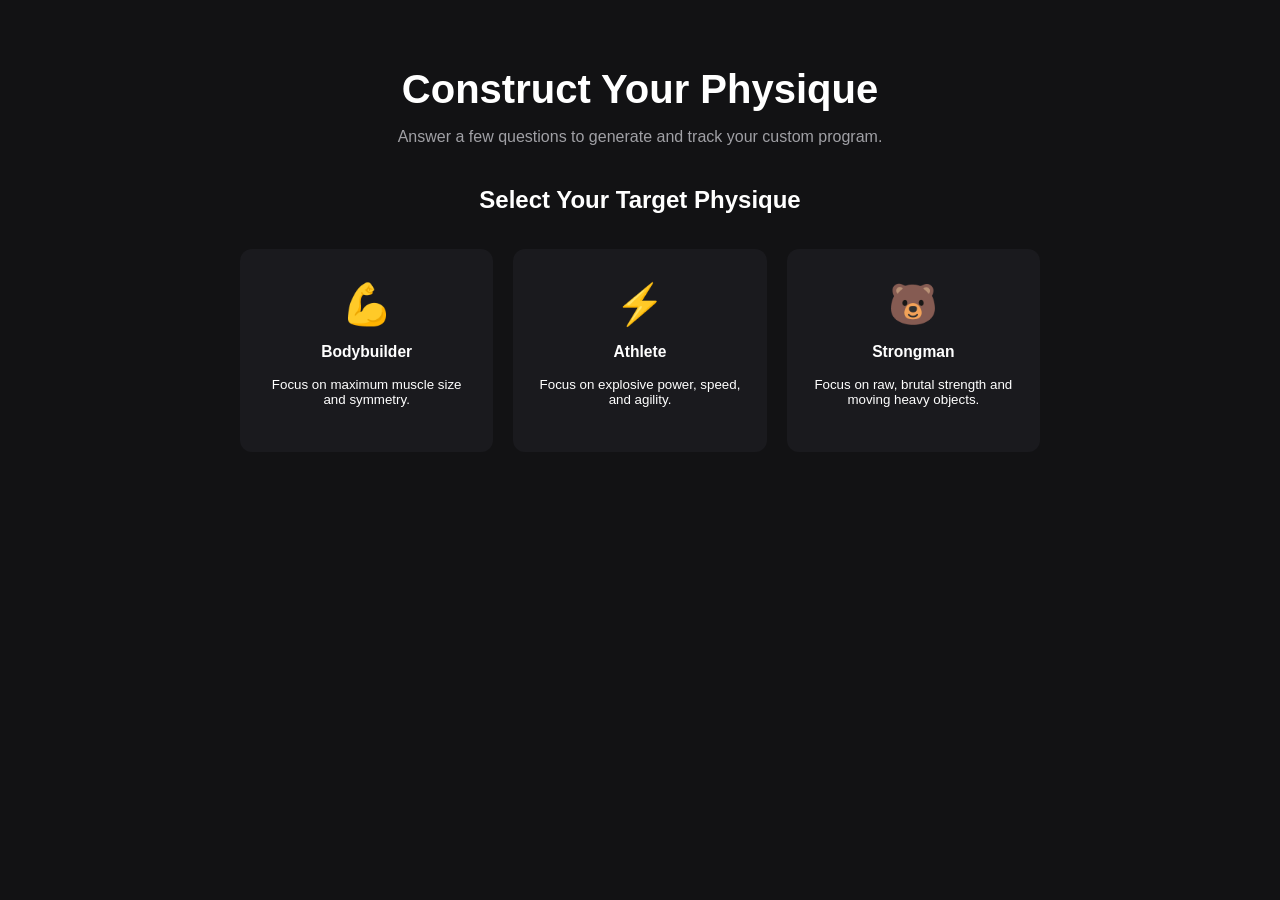
==== index.html @ 61456787 "Removed obsolete database setup scripts" ====
<!DOCTYPE html>
<html lang="en">
<head>
    <meta charset="UTF-8">
    <meta name="viewport" content="width=device-width, initial-scale=1.0">
    <title>Fitness Tracker</title>
    <link rel="stylesheet" href="style.css">
</head>
<body>

    <div class="app-container">
        <h1>Construct Your Physique</h1>
        <p class="subtitle">Answer a few questions to generate and track your custom program.</p>

        <div id="step-1" class="step-section active">
            <h2>Select Your Target Physique</h2>
            <div class="grid-3">
                <button class="card-btn" onclick="selectPhysique('bodybuilder')">
                    <span class="emoji">💪</span>
                    <h3>Bodybuilder</h3>
                    <p>Focus on maximum muscle size and symmetry.</p>
                </button>
                <button class="card-btn" onclick="selectPhysique('athlete')">
                    <span class="emoji">⚡</span>
                    <h3>Athlete</h3>
                    <p>Focus on explosive power, speed, and agility.</p>
                </button>
                <button class="card-btn" onclick="selectPhysique('strongman')">
                    <span class="emoji">🐻</span>
                    <h3>Strongman</h3>
                    <p>Focus on raw, brutal strength and moving heavy objects.</p>
                </button>
            </div>
        </div>

        <div id="step-2" class="step-section">
            <h2>What equipment do you have?</h2>
            <div class="grid-3">
                <button class="card-btn" onclick="selectEquipment('full_gym')">
                    <span class="emoji">🏋️‍♂️</span>
                    <h3>Full Gym</h3>
                    <p>Access to barbells, dumbbells, cables, and machines.</p>
                </button>
                <button class="card-btn" onclick="selectEquipment('dumbbells_only')">
                    <span class="emoji">💪</span>
                    <h3>Dumbbells Only</h3>
                    <p>Perfect for a minimalist home gym setup.</p>
                </button>
                <button class="card-btn" onclick="selectEquipment('bodyweight_only')">
                    <span class="emoji">🤸‍♂️</span>
                    <h3>Bodyweight</h3>
                    <p>No equipment required. Calisthenics focus.</p>
                </button>
            </div>
        </div>

        <div id="step-3" class="step-section">
            <h2>Training Schedule & Duration</h2>

            <div class="input-group">
                <label for="days">How many days a week?</label>
                <select id="days">
                    <option value="3">3 Days</option>
                    <option value="4" selected>4 Days</option>
                    <option value="5">5 Days</option>
                </select>
            </div>

            <div class="input-group">
                <label for="duration">Workout Duration</label>
                <select id="duration">
                    <option value="30">30 Minutes</option>
                    <option value="60" selected>60 Minutes</option>
                    <option value="90">90 Minutes</option>
                </select>
            </div>

            <button class="submit-btn" onclick="generateWorkout()">Generate Tracker Dashboard ✨</button>
        </div>

        <div id="step-4" class="step-section">
            <h2>Track Your Session</h2>
            <p class="subtitle">Customize your exercises, enter your weights, and log your reps.</p>

            <div id="tracker-container"></div>

            <div class="action-row">
                <button class="submit-btn" onclick="saveActiveLog()">Save & Log Workout 💾</button>
                <button class="reset-btn" onclick="resetApp()">Exit Workout 🔄</button>
            </div>
        </div>

    </div>

    <script src="app.js"></script>
</body>
</html>
---- style.css ----
/* --- UNIVERSAL DESIGN TOKENS --- */
:root {
    --bg-color: #121214;
    --card-bg: #1a1a1e;
    --accent-color: #00ff87;
    --text-color: #ffffff;
    --text-secondary: #a0a0a5;
}

body {
    background-color: var(--bg-color);
    color: var(--text-color);
    font-family: 'Segoe UI', Tahoma, Geneva, Verdana, sans-serif;
    margin: 0;
    padding: 40px 20px;
    display: flex;
    justify-content: center;
}

.app-container {
    max-width: 800px;
    width: 100%;
    text-align: center;
}

h1 {
    font-size: 2.5rem;
    margin-bottom: 5px;
}

.subtitle {
    color: var(--text-secondary);
    margin-bottom: 40px;
}

/* --- MULTI-STEP WIZARD SCREENS --- */
.step-section {
    display: none; /* Hidden by default */
    animation: fadeIn 0.4s ease-in-out forwards;
}

.step-section.active {
    display: block; /* Displayed when assigned by JavaScript */
}

/* --- GRID CARDS (STEPS 1 & 2) --- */
.grid-3 {
    display: grid;
    grid-template-columns: repeat(auto-fit, minmax(220px, 1fr));
    gap: 20px;
    margin-top: 35px;
}

.card-btn {
    background-color: var(--card-bg);
    border: 2px solid transparent;
    border-radius: 12px;
    padding: 30px 20px;
    color: var(--text-color);
    cursor: pointer;
    transition: all 0.25s ease-in-out;
    text-align: center;
}

.card-btn:hover {
    transform: translateY(-5px);
    border-color: var(--accent-color);
    box-shadow: 0 10px 20px rgba(0, 255, 135, 0.1);
}

.emoji {
    font-size: 2.5rem;
    display: block;
    margin-bottom: 10px;
}

/* --- DROP-DOWN FORM FIELDS (STEP 3) --- */
.input-group {
    margin: 25px auto;
    max-width: 300px;
    text-align: left;
}

label {
    display: block;
    margin-bottom: 8px;
    color: var(--text-secondary);
}

select {
    width: 100%;
    padding: 12px;
    background: var(--card-bg);
    color: white;
    border: 1px solid #333;
    border-radius: 6px;
    font-size: 1rem;
}

/* --- INTERACTIVE TRACKER DASHBOARD (STEP 4) --- */
.exercise-card {
    background: var(--card-bg);
    border-radius: 12px;
    padding: 20px;
    margin-bottom: 25px;
    text-align: left;
    border: 1px solid #2a2a30;
}

.exercise-header {
    display: flex;
    justify-content: space-between;
    align-items: center;
    border-bottom: 1px solid #2a2a30;
    padding-bottom: 12px;
    margin-bottom: 15px;
}

.exercise-header h3 {
    margin: 0;
    display: flex;
    align-items: center;
    gap: 10px;
}

.tag {
    background: #333;
    font-size: 0.75rem;
    padding: 4px 8px;
    border-radius: 4px;
    color: var(--accent-color);
}

.swap-select {
    background: #121214;
    color: var(--text-secondary);
    border: 1px solid #333;
    padding: 6px 12px;
    border-radius: 6px;
    cursor: pointer;
}

.swap-select:focus {
    border-color: var(--accent-color);
    outline: none;
}

.set-row {
    display: grid;
    grid-template-columns: 80px 1fr 1fr 50px;
    align-items: center;
    gap: 15px;
    margin-bottom: 10px;
}

.set-num {
    color: var(--text-secondary);
    font-weight: 500;
}

.tracker-input {
    background: #121214;
    border: 1px solid #333;
    color: white;
    padding: 8px;
    border-radius: 6px;
    width: 80%;
    font-size: 0.95rem;
}

.tracker-input:focus {
    border-color: var(--accent-color);
    outline: none;
}

/* --- CUSTOM INTERACTIVE CHECKBOXES --- */
.check-container {
    position: relative;
    cursor: pointer;
    display: block;
    height: 24px;
    width: 24px;
}

.check-container input {
    opacity: 0;
    width: 0;
    height: 0;
}

.checkmark {
    position: absolute;
    top: 0;
    left: 0;
    height: 24px;
    width: 24px;
    background-color: #2a2a30;
    border-radius: 6px;
    transition: 0.2s;
}

.check-container input:checked ~ .checkmark {
    background-color: var(--accent-color);
}

.checkmark:after {
    content: "";
    position: absolute;
    display: none;
}

.check-container input:checked ~ .checkmark:after {
    display: block;
}

.check-container .checkmark:after {
    left: 9px;
    top: 5px;
    width: 5px;
    height: 10px;
    border: solid #000;
    border-width: 0 2px 2px 0;
    transform: rotate(45deg);
}

/* --- OVERHAULED NEON ACTION BUTTONS --- */
.action-row {
    display: flex;
    gap: 15px;
    justify-content: center;
    margin-top: 30px;
}

/* --- OVERHAULED GENERATE BUTTON (Landing Page Style) --- */
.submit-btn {
    background-color: var(--card-bg); /* Matches the dark charcoal landing cards */
    border: 2px solid #333; /* Clean, subtle border until hovered */
    border-radius: 12px; /* Smooth rounded corners like your cards */
    padding: 16px 35px;
    color: var(--text-color); /* Crisp white text */
    font-family: inherit;
    font-size: 1rem;
    font-weight: 600;
    cursor: pointer;
    margin-top: 30px;
    transition: all 0.25s ease-in-out; /* Silky smooth hover animation */
    display: inline-block;
}

/* Hover State */
.submit-btn:hover {
    transform: translateY(-5px); /* Elegant lifting action */
    border-color: var(--accent-color); /* Changes to the vibrant neon green */
    box-shadow: 0 10px 20px rgba(0, 255, 135, 0.15); /* Soft, premium green glow */
    color: var(--text-color);
}

/* Active click physical feedback */
.submit-btn:active {
    transform: translateY(-2px);
}

.reset-btn {
    background: transparent;
    color: var(--text-secondary);
    border: 2px solid #333;
    font-weight: 600;
    padding: 14px 38px;
    font-size: 1rem;
    border-radius: 30px;
    cursor: pointer;
    margin-top: 25px;
    transition: all 0.2s ease-in-out;
}

.reset-btn:hover {
    border-color: #ff4a4a;
    color: #ff4a4a;
    background: rgba(255, 74, 74, 0.05);
}

/* --- ANIMATION FEEDBACK --- */
@keyframes fadeIn {
    from { opacity: 0; transform: translateY(10px); }
    to { opacity: 1; transform: translateY(0); }
}
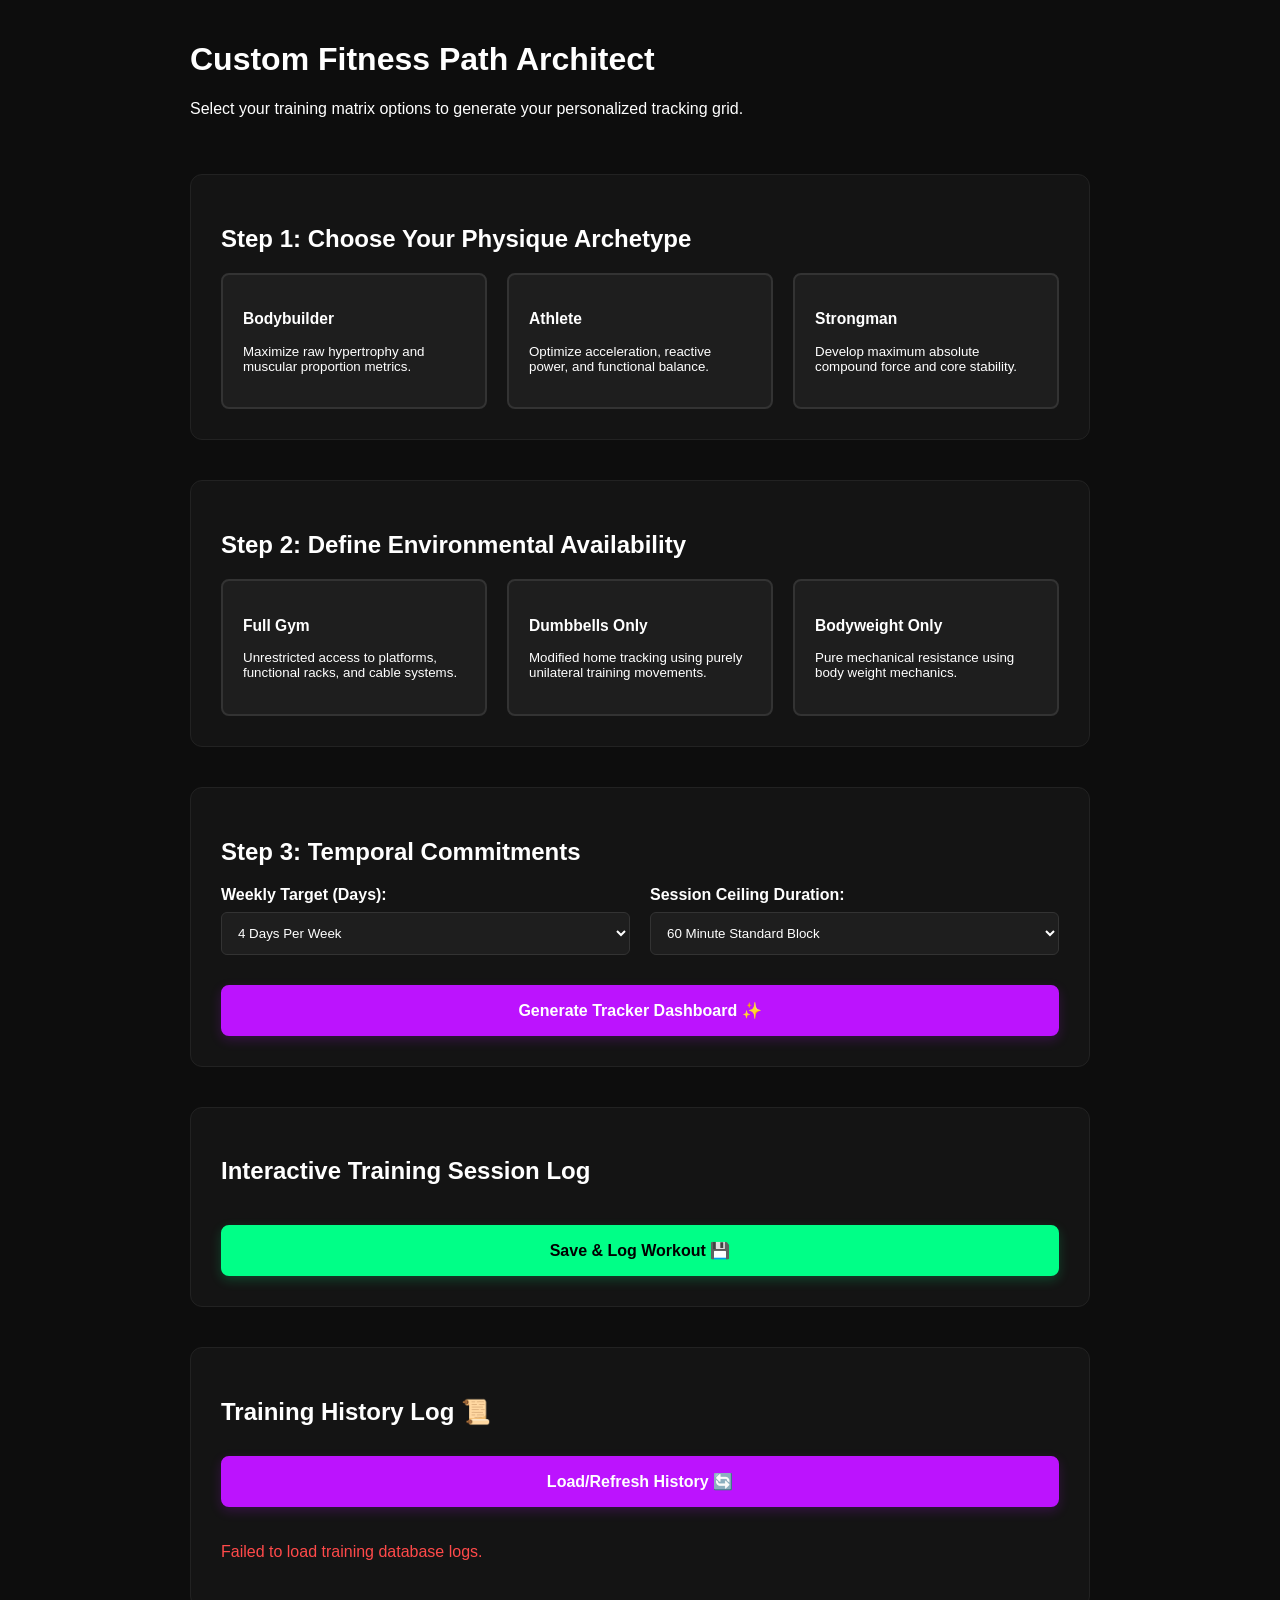
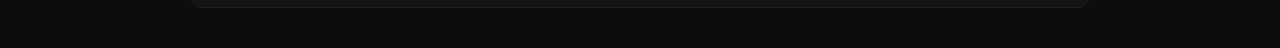
==== commit bae6fb7f: "Completely redesigned app" ====
--- a/index.html
+++ b/index.html
@@ -3,93 +3,112 @@
 <head>
     <meta charset="UTF-8">
     <meta name="viewport" content="width=device-width, initial-scale=1.0">
-    <title>Fitness Tracker</title>
+    <title>Dynamic Fitness Path Architect</title>
     <link rel="stylesheet" href="style.css">
+    <style>
+        /* Ensures containers stack down the page naturally */
+        body {
+            display: flex;
+            flex-direction: column;
+            align-items: center;
+            width: 100%;
+            margin: 0;
+            padding: 20px 0;
+            box-sizing: border-box;
+        }
+        .container {
+            width: 90%;
+            max-width: 900px;
+            margin: 20px auto !important;
+            display: block !important;
+            clear: both;
+        }
+        header {
+            width: 90%;
+            max-width: 900px;
+            text-align: left;
+            margin-bottom: 20px;
+        }
+    </style>
 </head>
-<body>
+<body onload="initializePage()">
 
-    <div class="app-container">
-        <h1>Construct Your Physique</h1>
-        <p class="subtitle">Answer a few questions to generate and track your custom program.</p>
+    <header>
+        <h1>Custom Fitness Path Architect</h1>
+        <p>Select your training matrix options to generate your personalized tracking grid.</p>
+    </header>
 
-        <div id="step-1" class="step-section active">
-            <h2>Select Your Target Physique</h2>
-            <div class="grid-3">
-                <button class="card-btn" onclick="selectPhysique('bodybuilder')">
-                    <span class="emoji">💪</span>
-                    <h3>Bodybuilder</h3>
-                    <p>Focus on maximum muscle size and symmetry.</p>
-                </button>
-                <button class="card-btn" onclick="selectPhysique('athlete')">
-                    <span class="emoji">⚡</span>
-                    <h3>Athlete</h3>
-                    <p>Focus on explosive power, speed, and agility.</p>
-                </button>
-                <button class="card-btn" onclick="selectPhysique('strongman')">
-                    <span class="emoji">🐻</span>
-                    <h3>Strongman</h3>
-                    <p>Focus on raw, brutal strength and moving heavy objects.</p>
-                </button>
+    <div class="container">
+        <h2>Step 1: Choose Your Physique Archetype</h2>
+        <div class="selection-grid">
+            <button class="card-btn" onclick="selectOption('physique', 'bodybuilder', this)">
+                <h3>Bodybuilder</h3>
+                <p>Maximize raw hypertrophy and muscular proportion metrics.</p>
+            </button>
+            <button class="card-btn" onclick="selectOption('physique', 'athlete', this)">
+                <h3>Athlete</h3>
+                <p>Optimize acceleration, reactive power, and functional balance.</p>
+            </button>
+            <button class="card-btn" onclick="selectOption('physique', 'strongman', this)">
+                <h3>Strongman</h3>
+                <p>Develop maximum absolute compound force and core stability.</p>
+            </button>
+        </div>
+    </div>
+
+    <div class="container">
+        <h2>Step 2: Define Environmental Availability</h2>
+        <div class="selection-grid">
+            <button class="card-btn" onclick="selectOption('equipment', 'Full Gym', this)">
+                <h3>Full Gym</h3>
+                <p>Unrestricted access to platforms, functional racks, and cable systems.</p>
+            </button>
+            <button class="card-btn" onclick="selectOption('equipment', 'Dumbbells Only', this)">
+                <h3>Dumbbells Only</h3>
+                <p>Modified home tracking using purely unilateral training movements.</p>
+            </button>
+            <button class="card-btn" onclick="selectOption('equipment', 'Bodyweight Only', this)">
+                <h3>Bodyweight Only</h3>
+                <p>Pure mechanical resistance using body weight mechanics.</p>
+            </button>
+        </div>
+    </div>
+
+    <div class="container">
+        <h2>Step 3: Temporal Commitments</h2>
+        <div style="display: flex; gap: 20px; flex-wrap: wrap; margin-bottom: 20px;">
+            <div style="flex: 1; min-width: 200px;">
+                <label for="input-days" style="display:block; margin-bottom:8px; font-weight:600;">Weekly Target (Days):</label>
+                <select id="input-days" style="width:100%; padding:12px; background:#1e1e1e; color:#fff; border:1px solid #333; border-radius:6px;">
+                    <option value="3">3 Days Per Week</option>
+                    <option value="4" selected>4 Days Per Week</option>
+                    <option value="5">5 Days Per Week</option>
+                </select>
+            </div>
+            <div style="flex: 1; min-width: 200px;">
+                <label for="input-duration" style="display:block; margin-bottom:8px; font-weight:600;">Session Ceiling Duration:</label>
+                <select id="input-duration" style="width:100%; padding:12px; background:#1e1e1e; color:#fff; border:1px solid #333; border-radius:6px;">
+                    <option value="30">30 Minute Express Block</option>
+                    <option value="60" selected>60 Minute Standard Block</option>
+                    <option value="90">90 Minute Extended Volume Block</option>
+                </select>
             </div>
         </div>
+        <button class="submit-btn" onclick="generateWorkout()">Generate Tracker Dashboard ✨</button>
+    </div>
 
-        <div id="step-2" class="step-section">
-            <h2>What equipment do you have?</h2>
-            <div class="grid-3">
-                <button class="card-btn" onclick="selectEquipment('full_gym')">
-                    <span class="emoji">🏋️‍♂️</span>
-                    <h3>Full Gym</h3>
-                    <p>Access to barbells, dumbbells, cables, and machines.</p>
-                </button>
-                <button class="card-btn" onclick="selectEquipment('dumbbells_only')">
-                    <span class="emoji">💪</span>
-                    <h3>Dumbbells Only</h3>
-                    <p>Perfect for a minimalist home gym setup.</p>
-                </button>
-                <button class="card-btn" onclick="selectEquipment('bodyweight_only')">
-                    <span class="emoji">🤸‍♂️</span>
-                    <h3>Bodyweight</h3>
-                    <p>No equipment required. Calisthenics focus.</p>
-                </button>
-            </div>
+    <div class="container" id="tracker-container" style="display: none;">
+        <h2>Interactive Training Session Log</h2>
+        <div id="exercise-cards-target"></div>
+        <button class="submit-btn" onclick="saveActiveLog()" style="margin-top: 20px; background-color: #00ff87 !important; color: #000 !important; border-color: #00ff87 !important;">Save & Log Workout 💾</button>
+    </div>
+
+    <div class="container" id="history-container">
+        <h2>Training History Log 📜</h2>
+        <button class="submit-btn" onclick="fetchWorkoutHistory()" style="margin-bottom: 20px;">Load/Refresh History 🔄</button>
+        <div id="history-log-target">
+            <p style="color: #888;">No history loaded yet. Click the button or save a session to view past logs!</p>
         </div>
-
-        <div id="step-3" class="step-section">
-            <h2>Training Schedule & Duration</h2>
-
-            <div class="input-group">
-                <label for="days">How many days a week?</label>
-                <select id="days">
-                    <option value="3">3 Days</option>
-                    <option value="4" selected>4 Days</option>
-                    <option value="5">5 Days</option>
-                </select>
-            </div>
-
-            <div class="input-group">
-                <label for="duration">Workout Duration</label>
-                <select id="duration">
-                    <option value="30">30 Minutes</option>
-                    <option value="60" selected>60 Minutes</option>
-                    <option value="90">90 Minutes</option>
-                </select>
-            </div>
-
-            <button class="submit-btn" onclick="generateWorkout()">Generate Tracker Dashboard ✨</button>
-        </div>
-
-        <div id="step-4" class="step-section">
-            <h2>Track Your Session</h2>
-            <p class="subtitle">Customize your exercises, enter your weights, and log your reps.</p>
-
-            <div id="tracker-container"></div>
-
-            <div class="action-row">
-                <button class="submit-btn" onclick="saveActiveLog()">Save & Log Workout 💾</button>
-                <button class="reset-btn" onclick="resetApp()">Exit Workout 🔄</button>
-            </div>
-        </div>
-
     </div>
 
     <script src="app.js"></script>
--- a/style.css
+++ b/style.css
@@ -1,286 +1,96 @@
-/* --- UNIVERSAL DESIGN TOKENS --- */
-:root {
-    --bg-color: #121214;
-    --card-bg: #1a1a1e;
-    --accent-color: #00ff87;
-    --text-color: #ffffff;
-    --text-secondary: #a0a0a5;
+/* --- CORE LAYOUT RESET --- */
+body {
+    background-color: #0d0d0d;
+    color: #ffffff;
+    font-family: 'Segoe UI', Tahoma, Geneva, Verdana, sans-serif;
+    margin: 0;
+    padding: 40px 0;
+
+    /* These properties guarantee elements stack vertically down the page */
+    display: flex !important;
+    flex-direction: column !important;
+    align-items: center !important;
+    min-height: 100vh;
+    box-sizing: border-box;
 }
 
-body {
-    background-color: var(--bg-color);
-    color: var(--text-color);
-    font-family: 'Segoe UI', Tahoma, Geneva, Verdana, sans-serif;
-    margin: 0;
-    padding: 40px 20px;
-    display: flex;
-    justify-content: center;
+/* --- CONTAINER BLOCKS --- */
+.container {
+    background: #141414;
+    border: 1px solid #222;
+    border-radius: 12px;
+    padding: 30px;
+    margin-bottom: 24px !important; /* Forces spacing between steps */
+    width: 90%;
+    max-width: 850px; /* Locks your boxes into a sharp, unified width */
+    box-sizing: border-box;
+    display: block !important; /* Blocks grid/flex column inheritance */
 }
 
-.app-container {
-    max-width: 800px;
-    width: 100%;
-    text-align: center;
+/* --- STEP 1 & 2 CARD GRIDS --- */
+.selection-grid {
+    display: grid;
+    grid-template-columns: repeat(auto-fit, minmax(240px, 1fr));
+    gap: 20px;
+    margin-top: 20px;
 }
 
-h1 {
-    font-size: 2.5rem;
-    margin-bottom: 5px;
+/* --- SLEEK SELECTION CARDS --- */
+.card-btn {
+    background: #1e1e1e;
+    border: 2px solid #333;
+    border-radius: 8px;
+    padding: 20px;
+    color: #fff;
+    cursor: pointer;
+    text-align: left;
+    transition: all 0.25s ease;
 }
 
-.subtitle {
-    color: var(--text-secondary);
-    margin-bottom: 40px;
+/* The sleek purple hover you want */
+.card-btn:hover {
+    border-color: #bc13fe;
+    box-shadow: 0 0 12px rgba(188, 19, 254, 0.2);
 }
 
-/* --- MULTI-STEP WIZARD SCREENS --- */
-.step-section {
-    display: none; /* Hidden by default */
-    animation: fadeIn 0.4s ease-in-out forwards;
+.card-btn.active {
+    border-color: #bc13fe;
+    background: rgba(188, 19, 254, 0.05);
 }
 
-.step-section.active {
-    display: block; /* Displayed when assigned by JavaScript */
+/* --- APP BUTTON STYLES --- */
+.submit-btn {
+    background: #bc13fe !important; /* Your signature vibrant purple */
+    color: #ffffff !important;
+    font-size: 1rem;
+    font-weight: 600;
+    padding: 14px 28px;
+    border: 2px solid #bc13fe !important;
+    border-radius: 8px;
+    cursor: pointer;
+    width: 100%; /* Spans across the container beautifully */
+    transition: all 0.25s ease-in-out;
+    box-shadow: 0 4px 12px rgba(188, 19, 254, 0.2);
+    margin-top: 10px;
 }
 
-/* --- GRID CARDS (STEPS 1 & 2) --- */
-.grid-3 {
-    display: grid;
-    grid-template-columns: repeat(auto-fit, minmax(220px, 1fr));
-    gap: 20px;
-    margin-top: 35px;
+.submit-btn:hover {
+    background: #a10fdb !important; /* Slightly deeper purple on hover */
+    border-color: #a10fdb !important;
+    box-shadow: 0 0 16px rgba(188, 19, 254, 0.4);
+    transform: translateY(-1px); /* Subtle premium lift effect */
 }
 
-.card-btn {
-    background-color: var(--card-bg);
-    border: 2px solid transparent;
-    border-radius: 12px;
-    padding: 30px 20px;
-    color: var(--text-color);
-    cursor: pointer;
-    transition: all 0.25s ease-in-out;
-    text-align: center;
+/* Specific styling override to make the final "Save Workout" button turn green */
+#tracker-container .submit-btn {
+    background: #00ff87 !important; /* Vibrant neon green */
+    color: #0d0d0d !important;      /* Dark text for high contrast readability */
+    border-color: #00ff87 !important;
+    box-shadow: 0 4px 12px rgba(0, 255, 135, 0.2);
 }
 
-.card-btn:hover {
-    transform: translateY(-5px);
-    border-color: var(--accent-color);
-    box-shadow: 0 10px 20px rgba(0, 255, 135, 0.1);
-}
-
-.emoji {
-    font-size: 2.5rem;
-    display: block;
-    margin-bottom: 10px;
-}
-
-/* --- DROP-DOWN FORM FIELDS (STEP 3) --- */
-.input-group {
-    margin: 25px auto;
-    max-width: 300px;
-    text-align: left;
-}
-
-label {
-    display: block;
-    margin-bottom: 8px;
-    color: var(--text-secondary);
-}
-
-select {
-    width: 100%;
-    padding: 12px;
-    background: var(--card-bg);
-    color: white;
-    border: 1px solid #333;
-    border-radius: 6px;
-    font-size: 1rem;
-}
-
-/* --- INTERACTIVE TRACKER DASHBOARD (STEP 4) --- */
-.exercise-card {
-    background: var(--card-bg);
-    border-radius: 12px;
-    padding: 20px;
-    margin-bottom: 25px;
-    text-align: left;
-    border: 1px solid #2a2a30;
-}
-
-.exercise-header {
-    display: flex;
-    justify-content: space-between;
-    align-items: center;
-    border-bottom: 1px solid #2a2a30;
-    padding-bottom: 12px;
-    margin-bottom: 15px;
-}
-
-.exercise-header h3 {
-    margin: 0;
-    display: flex;
-    align-items: center;
-    gap: 10px;
-}
-
-.tag {
-    background: #333;
-    font-size: 0.75rem;
-    padding: 4px 8px;
-    border-radius: 4px;
-    color: var(--accent-color);
-}
-
-.swap-select {
-    background: #121214;
-    color: var(--text-secondary);
-    border: 1px solid #333;
-    padding: 6px 12px;
-    border-radius: 6px;
-    cursor: pointer;
-}
-
-.swap-select:focus {
-    border-color: var(--accent-color);
-    outline: none;
-}
-
-.set-row {
-    display: grid;
-    grid-template-columns: 80px 1fr 1fr 50px;
-    align-items: center;
-    gap: 15px;
-    margin-bottom: 10px;
-}
-
-.set-num {
-    color: var(--text-secondary);
-    font-weight: 500;
-}
-
-.tracker-input {
-    background: #121214;
-    border: 1px solid #333;
-    color: white;
-    padding: 8px;
-    border-radius: 6px;
-    width: 80%;
-    font-size: 0.95rem;
-}
-
-.tracker-input:focus {
-    border-color: var(--accent-color);
-    outline: none;
-}
-
-/* --- CUSTOM INTERACTIVE CHECKBOXES --- */
-.check-container {
-    position: relative;
-    cursor: pointer;
-    display: block;
-    height: 24px;
-    width: 24px;
-}
-
-.check-container input {
-    opacity: 0;
-    width: 0;
-    height: 0;
-}
-
-.checkmark {
-    position: absolute;
-    top: 0;
-    left: 0;
-    height: 24px;
-    width: 24px;
-    background-color: #2a2a30;
-    border-radius: 6px;
-    transition: 0.2s;
-}
-
-.check-container input:checked ~ .checkmark {
-    background-color: var(--accent-color);
-}
-
-.checkmark:after {
-    content: "";
-    position: absolute;
-    display: none;
-}
-
-.check-container input:checked ~ .checkmark:after {
-    display: block;
-}
-
-.check-container .checkmark:after {
-    left: 9px;
-    top: 5px;
-    width: 5px;
-    height: 10px;
-    border: solid #000;
-    border-width: 0 2px 2px 0;
-    transform: rotate(45deg);
-}
-
-/* --- OVERHAULED NEON ACTION BUTTONS --- */
-.action-row {
-    display: flex;
-    gap: 15px;
-    justify-content: center;
-    margin-top: 30px;
-}
-
-/* --- OVERHAULED GENERATE BUTTON (Landing Page Style) --- */
-.submit-btn {
-    background-color: var(--card-bg); /* Matches the dark charcoal landing cards */
-    border: 2px solid #333; /* Clean, subtle border until hovered */
-    border-radius: 12px; /* Smooth rounded corners like your cards */
-    padding: 16px 35px;
-    color: var(--text-color); /* Crisp white text */
-    font-family: inherit;
-    font-size: 1rem;
-    font-weight: 600;
-    cursor: pointer;
-    margin-top: 30px;
-    transition: all 0.25s ease-in-out; /* Silky smooth hover animation */
-    display: inline-block;
-}
-
-/* Hover State */
-.submit-btn:hover {
-    transform: translateY(-5px); /* Elegant lifting action */
-    border-color: var(--accent-color); /* Changes to the vibrant neon green */
-    box-shadow: 0 10px 20px rgba(0, 255, 135, 0.15); /* Soft, premium green glow */
-    color: var(--text-color);
-}
-
-/* Active click physical feedback */
-.submit-btn:active {
-    transform: translateY(-2px);
-}
-
-.reset-btn {
-    background: transparent;
-    color: var(--text-secondary);
-    border: 2px solid #333;
-    font-weight: 600;
-    padding: 14px 38px;
-    font-size: 1rem;
-    border-radius: 30px;
-    cursor: pointer;
-    margin-top: 25px;
-    transition: all 0.2s ease-in-out;
-}
-
-.reset-btn:hover {
-    border-color: #ff4a4a;
-    color: #ff4a4a;
-    background: rgba(255, 74, 74, 0.05);
-}
-
-/* --- ANIMATION FEEDBACK --- */
-@keyframes fadeIn {
-    from { opacity: 0; transform: translateY(10px); }
-    to { opacity: 1; transform: translateY(0); }
+#tracker-container .submit-btn:hover {
+    background: #00e574 !important;
+    border-color: #00e574 !important;
+    box-shadow: 0 0 16px rgba(0, 255, 135, 0.4);
 }
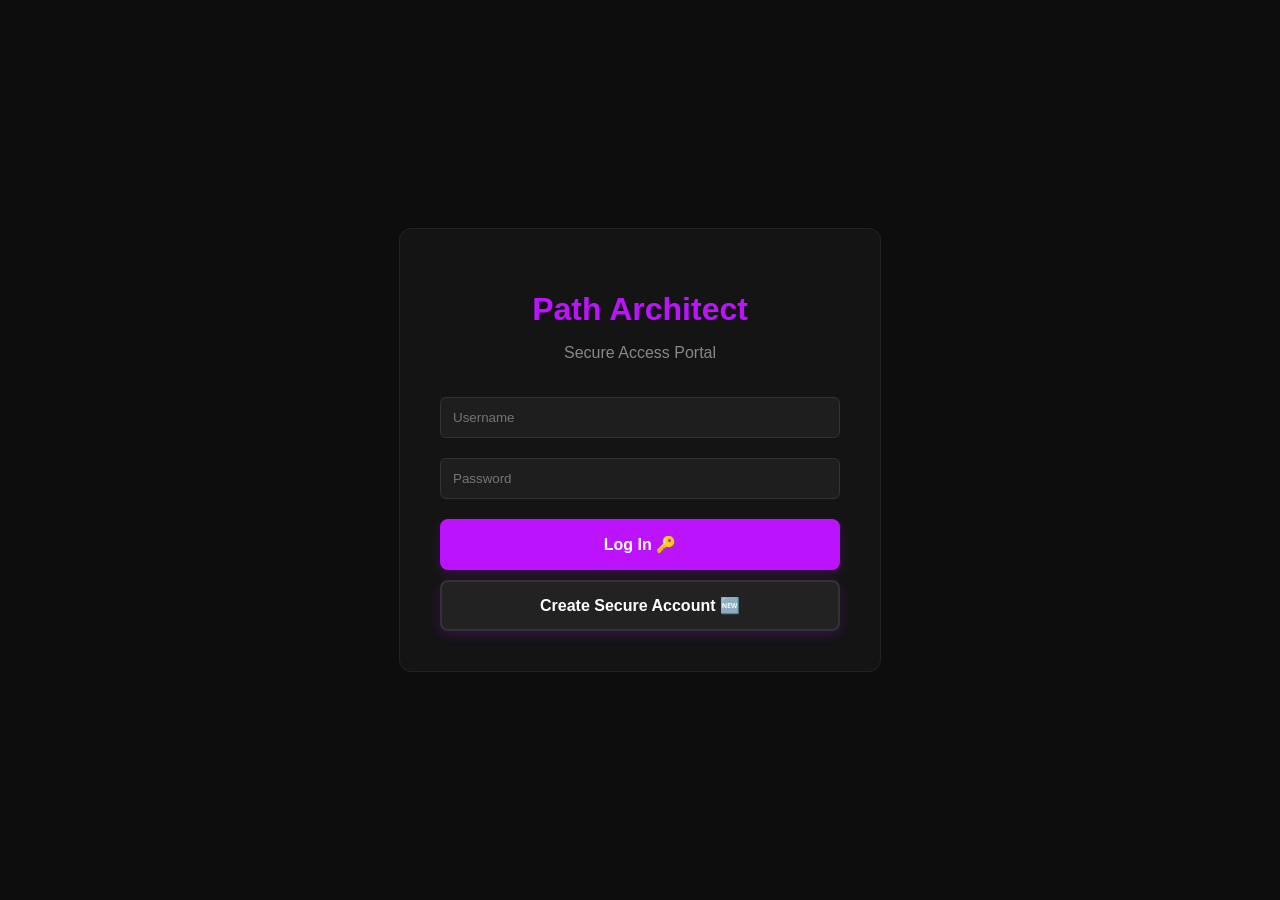
==== commit 52884a41: "Added login page, security, credential encryption" ====
--- a/index.html
+++ b/index.html
@@ -6,7 +6,6 @@
     <title>Dynamic Fitness Path Architect</title>
     <link rel="stylesheet" href="style.css">
     <style>
-        /* Ensures containers stack down the page naturally */
         body {
             display: flex;
             flex-direction: column;
@@ -29,86 +28,126 @@
             text-align: left;
             margin-bottom: 20px;
         }
+        /* Auth Screen Styling */
+        #auth-screen {
+            position: fixed;
+            top: 0; left: 0; width: 100%; height: 100%;
+            background: #0d0d0d; z-index: 9999;
+            display: flex; justify-content: center; align-items: center;
+        }
+        .auth-card {
+            background: #141414; border: 1px solid #222; border-radius: 12px;
+            padding: 40px; width: 100%; max-width: 400px; text-align: center;
+        }
+        .auth-input {
+            width: 100%; padding: 12px; margin: 10px 0; background: #1e1e1e;
+            color: #fff; border: 1px solid #333; border-radius: 6px; box-sizing: border-box;
+        }
     </style>
 </head>
-<body onload="initializePage()">
+<body>
 
-    <header>
-        <h1>Custom Fitness Path Architect</h1>
-        <p>Select your training matrix options to generate your personalized tracking grid.</p>
-    </header>
-
-    <div class="container">
-        <h2>Step 1: Choose Your Physique Archetype</h2>
-        <div class="selection-grid">
-            <button class="card-btn" onclick="selectOption('physique', 'bodybuilder', this)">
-                <h3>Bodybuilder</h3>
-                <p>Maximize raw hypertrophy and muscular proportion metrics.</p>
-            </button>
-            <button class="card-btn" onclick="selectOption('physique', 'athlete', this)">
-                <h3>Athlete</h3>
-                <p>Optimize acceleration, reactive power, and functional balance.</p>
-            </button>
-            <button class="card-btn" onclick="selectOption('physique', 'strongman', this)">
-                <h3>Strongman</h3>
-                <p>Develop maximum absolute compound force and core stability.</p>
-            </button>
+    <!-- AUTHENTICATION SCREEN COVER OVERLAY -->
+    <div id="auth-screen">
+        <div class="auth-card">
+            <h1 style="color: #bc13fe; margin-bottom: 5px;">Path Architect</h1>
+            <p style="color: #888; margin-bottom: 25px;">Secure Access Portal</p>
+            <input type="text" id="auth-user" class="auth-input" placeholder="Username">
+            <input type="password" id="auth-pass" class="auth-input" placeholder="Password">
+            <button class="submit-btn" onclick="handleAuth('login')">Log In 🔑</button>
+            <button class="submit-btn" onclick="handleAuth('signup')" style="background:#222!important; border-color:#333!important; margin-top:10px;">Create Secure Account 🆕</button>
         </div>
     </div>
 
-    <div class="container">
-        <h2>Step 2: Define Environmental Availability</h2>
-        <div class="selection-grid">
-            <button class="card-btn" onclick="selectOption('equipment', 'Full Gym', this)">
-                <h3>Full Gym</h3>
-                <p>Unrestricted access to platforms, functional racks, and cable systems.</p>
-            </button>
-            <button class="card-btn" onclick="selectOption('equipment', 'Dumbbells Only', this)">
-                <h3>Dumbbells Only</h3>
-                <p>Modified home tracking using purely unilateral training movements.</p>
-            </button>
-            <button class="card-btn" onclick="selectOption('equipment', 'Bodyweight Only', this)">
-                <h3>Bodyweight Only</h3>
-                <p>Pure mechanical resistance using body weight mechanics.</p>
-            </button>
-        </div>
-    </div>
+    <!-- MAIN APP WRAPPER (Hidden Until Authorized) -->
+    <div id="app-content" style="display: none; width: 100%;">
+        <center>
+            <header>
+                <div style="display: flex; justify-content: space-between; align-items: center;">
+                    <h1>Custom Fitness Path Architect</h1>
+                    <button class="submit-btn" onclick="logout()" style="width:auto; padding: 8px 16px; background:#ff4a4a!important; border-color:#ff4a4a!important;">Sign Out 🚪</button>
+                </div>
+                <p>Welcome back, <span id="welcome-username" style="color: #bc13fe; font-weight: bold;">User</span>! Customize your training grid below.</p>
+            </header>
 
-    <div class="container">
-        <h2>Step 3: Temporal Commitments</h2>
-        <div style="display: flex; gap: 20px; flex-wrap: wrap; margin-bottom: 20px;">
-            <div style="flex: 1; min-width: 200px;">
-                <label for="input-days" style="display:block; margin-bottom:8px; font-weight:600;">Weekly Target (Days):</label>
-                <select id="input-days" style="width:100%; padding:12px; background:#1e1e1e; color:#fff; border:1px solid #333; border-radius:6px;">
-                    <option value="3">3 Days Per Week</option>
-                    <option value="4" selected>4 Days Per Week</option>
-                    <option value="5">5 Days Per Week</option>
-                </select>
+            <!-- STEP 1: PHYSIQUE TARGET -->
+            <div class="container">
+                <h2>Step 1: Choose Your Physique Archetype</h2>
+                <div class="selection-grid">
+                    <button class="card-btn" onclick="selectOption('physique', 'bodybuilder', this)">
+                        <h3>Bodybuilder</h3>
+                        <p>Maximize raw hypertrophy and muscular proportion metrics.</p>
+                    </button>
+                    <button class="card-btn" onclick="selectOption('physique', 'athlete', this)">
+                        <h3>Athlete</h3>
+                        <p>Optimize acceleration, reactive power, and functional balance.</p>
+                    </button>
+                    <button class="card-btn" onclick="selectOption('physique', 'strongman', this)">
+                        <h3>Strongman</h3>
+                        <p>Develop maximum absolute compound force and core stability.</p>
+                    </button>
+                </div>
             </div>
-            <div style="flex: 1; min-width: 200px;">
-                <label for="input-duration" style="display:block; margin-bottom:8px; font-weight:600;">Session Ceiling Duration:</label>
-                <select id="input-duration" style="width:100%; padding:12px; background:#1e1e1e; color:#fff; border:1px solid #333; border-radius:6px;">
-                    <option value="30">30 Minute Express Block</option>
-                    <option value="60" selected>60 Minute Standard Block</option>
-                    <option value="90">90 Minute Extended Volume Block</option>
-                </select>
+
+            <!-- STEP 2: EQUIPMENT MATRIX -->
+            <div class="container">
+                <h2>Step 2: Define Environmental Availability</h2>
+                <div class="selection-grid">
+                    <button class="card-btn" onclick="selectOption('equipment', 'Full Gym', this)">
+                        <h3>Full Gym</h3>
+                        <p>Unrestricted access to platforms, functional racks, and cable systems.</p>
+                    </button>
+                    <button class="card-btn" onclick="selectOption('equipment', 'Dumbbells Only', this)">
+                        <h3>Dumbbells Only</h3>
+                        <p>Modified home tracking using purely unilateral training movements.</p>
+                    </button>
+                    <button class="card-btn" onclick="selectOption('equipment', 'Bodyweight Only', this)">
+                        <h3>Bodyweight Only</h3>
+                        <p>Pure mechanical resistance using body weight mechanics.</p>
+                    </button>
+                </div>
             </div>
-        </div>
-        <button class="submit-btn" onclick="generateWorkout()">Generate Tracker Dashboard ✨</button>
-    </div>
 
-    <div class="container" id="tracker-container" style="display: none;">
-        <h2>Interactive Training Session Log</h2>
-        <div id="exercise-cards-target"></div>
-        <button class="submit-btn" onclick="saveActiveLog()" style="margin-top: 20px; background-color: #00ff87 !important; color: #000 !important; border-color: #00ff87 !important;">Save & Log Workout 💾</button>
-    </div>
+            <!-- STEP 3: LOGISTICAL PARAMETERS -->
+            <div class="container">
+                <h2>Step 3: Temporal Commitments</h2>
+                <div style="display: flex; gap: 20px; flex-wrap: wrap; margin-bottom: 20px;">
+                    <div style="flex: 1; min-width: 200px; text-align: left;">
+                        <label for="input-days" style="display:block; margin-bottom:8px; font-weight:600;">Weekly Target (Days):</label>
+                        <select id="input-days" style="width:100%; padding:12px; background:#1e1e1e; color:#fff; border:1px solid #333; border-radius:6px;">
+                            <option value="3">3 Days Per Week</option>
+                            <option value="4" selected>4 Days Per Week</option>
+                            <option value="5">5 Days Per Week</option>
+                        </select>
+                    </div>
+                    <div style="flex: 1; min-width: 200px; text-align: left;">
+                        <label for="input-duration" style="display:block; margin-bottom:8px; font-weight:600;">Session Ceiling Duration:</label>
+                        <select id="input-duration" style="width:100%; padding:12px; background:#1e1e1e; color:#fff; border:1px solid #333; border-radius:6px;">
+                            <option value="30">30 Minute Express Block</option>
+                            <option value="60" selected>60 Minute Standard Block</option>
+                            <option value="90">90 Minute Extended Volume Block</option>
+                        </select>
+                    </div>
+                </div>
+                <button class="submit-btn" onclick="generateWorkout()">Generate Tracker Dashboard ✨</button>
+            </div>
 
-    <div class="container" id="history-container">
-        <h2>Training History Log 📜</h2>
-        <button class="submit-btn" onclick="fetchWorkoutHistory()" style="margin-bottom: 20px;">Load/Refresh History 🔄</button>
-        <div id="history-log-target">
-            <p style="color: #888;">No history loaded yet. Click the button or save a session to view past logs!</p>
-        </div>
+            <!-- STEP 4: INTERACTIVE TRACKING GRID CONTAINER -->
+            <div class="container" id="tracker-container" style="display: none;">
+                <h2>Interactive Training Session Log</h2>
+                <div id="exercise-cards-target"></div>
+                <button class="submit-btn" onclick="saveActiveLog()">Save & Log Workout 💾</button>
+            </div>
+
+            <!-- STEP 5: WORKOUT HISTORY VIEWER -->
+            <div class="container" id="history-container">
+                <h2>Training History Log 📜</h2>
+                <button class="submit-btn" onclick="fetchWorkoutHistory()" style="margin-bottom: 20px;">Load/Refresh History 🔄</button>
+                <div id="history-log-target">
+                    <p style="color: #888;">No history loaded yet.</p>
+                </div>
+            </div>
+        </center>
     </div>
 
     <script src="app.js"></script>
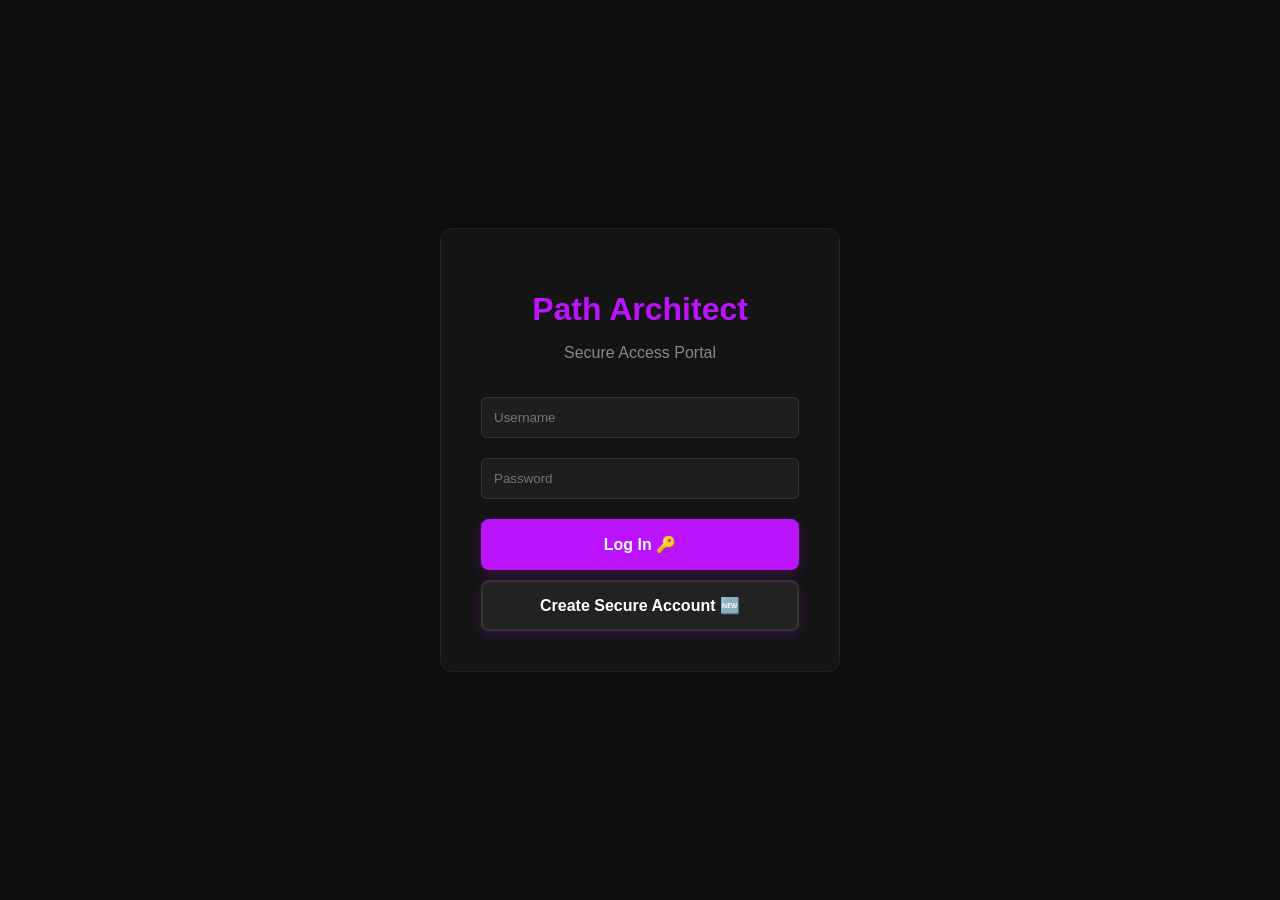
==== commit db4a42d9: "Added separate viewable history page, sectioned by days" ====
--- a/index.html
+++ b/index.html
@@ -6,6 +6,7 @@
     <title>Dynamic Fitness Path Architect</title>
     <link rel="stylesheet" href="style.css">
     <style>
+        /* Ensures containers stack down the page naturally */
         body {
             display: flex;
             flex-direction: column;
@@ -45,9 +46,8 @@
         }
     </style>
 </head>
-<body>
+<body onload="initializePage()">
 
-    <!-- AUTHENTICATION SCREEN COVER OVERLAY -->
     <div id="auth-screen">
         <div class="auth-card">
             <h1 style="color: #bc13fe; margin-bottom: 5px;">Path Architect</h1>
@@ -59,7 +59,6 @@
         </div>
     </div>
 
-    <!-- MAIN APP WRAPPER (Hidden Until Authorized) -->
     <div id="app-content" style="display: none; width: 100%;">
         <center>
             <header>
@@ -70,7 +69,6 @@
                 <p>Welcome back, <span id="welcome-username" style="color: #bc13fe; font-weight: bold;">User</span>! Customize your training grid below.</p>
             </header>
 
-            <!-- STEP 1: PHYSIQUE TARGET -->
             <div class="container">
                 <h2>Step 1: Choose Your Physique Archetype</h2>
                 <div class="selection-grid">
@@ -89,7 +87,6 @@
                 </div>
             </div>
 
-            <!-- STEP 2: EQUIPMENT MATRIX -->
             <div class="container">
                 <h2>Step 2: Define Environmental Availability</h2>
                 <div class="selection-grid">
@@ -108,7 +105,6 @@
                 </div>
             </div>
 
-            <!-- STEP 3: LOGISTICAL PARAMETERS -->
             <div class="container">
                 <h2>Step 3: Temporal Commitments</h2>
                 <div style="display: flex; gap: 20px; flex-wrap: wrap; margin-bottom: 20px;">
@@ -132,20 +128,16 @@
                 <button class="submit-btn" onclick="generateWorkout()">Generate Tracker Dashboard ✨</button>
             </div>
 
-            <!-- STEP 4: INTERACTIVE TRACKING GRID CONTAINER -->
             <div class="container" id="tracker-container" style="display: none;">
                 <h2>Interactive Training Session Log</h2>
                 <div id="exercise-cards-target"></div>
                 <button class="submit-btn" onclick="saveActiveLog()">Save & Log Workout 💾</button>
             </div>
 
-            <!-- STEP 5: WORKOUT HISTORY VIEWER -->
             <div class="container" id="history-container">
-                <h2>Training History Log 📜</h2>
-                <button class="submit-btn" onclick="fetchWorkoutHistory()" style="margin-bottom: 20px;">Load/Refresh History 🔄</button>
-                <div id="history-log-target">
-                    <p style="color: #888;">No history loaded yet.</p>
-                </div>
+                <h2>Training History Ledger 📜</h2>
+                <p style="color: #888; margin-bottom: 15px;">Your session entries are systematically cataloged and bucketed by training date.</p>
+                <a href="history.html" class="submit-btn" style="display: block; text-align: center; text-decoration: none;">Open Separate History View ↗</a>
             </div>
         </center>
     </div>
--- a/style.css
+++ b/style.css
@@ -1,4 +1,6 @@
-/* --- CORE LAYOUT RESET --- */
+/* ==========================================================================
+   1. CORE LAYOUT RESET
+   ========================================================================== */
 body {
     background-color: #0d0d0d;
     color: #ffffff;
@@ -6,7 +8,7 @@
     margin: 0;
     padding: 40px 0;
 
-    /* These properties guarantee elements stack vertically down the page */
+    /* Forces elements to cascade down cleanly without column warping */
     display: flex !important;
     flex-direction: column !important;
     align-items: center !important;
@@ -14,20 +16,29 @@
     box-sizing: border-box;
 }
 
-/* --- CONTAINER BLOCKS --- */
+/* Global rule to prevent padding from expanding button widths beyond 100% */
+*, *::before, *::after {
+    box-sizing: border-box;
+}
+
+/* ==========================================================================
+   2. CONTAINER BLOCKS
+   ========================================================================== */
 .container {
     background: #141414;
     border: 1px solid #222;
     border-radius: 12px;
     padding: 30px;
-    margin-bottom: 24px !important; /* Forces spacing between steps */
+    margin: 0 auto 24px auto !important; /* Locks spacing down the page */
     width: 90%;
-    max-width: 850px; /* Locks your boxes into a sharp, unified width */
-    box-sizing: border-box;
-    display: block !important; /* Blocks grid/flex column inheritance */
+    max-width: 850px;
+    display: block !important;
+    clear: both;
 }
 
-/* --- STEP 1 & 2 CARD GRIDS --- */
+/* ==========================================================================
+   3. CARD GRIDS & CLICKS
+   ========================================================================== */
 .selection-grid {
     display: grid;
     grid-template-columns: repeat(auto-fit, minmax(240px, 1fr));
@@ -35,7 +46,6 @@
     margin-top: 20px;
 }
 
-/* --- SLEEK SELECTION CARDS --- */
 .card-btn {
     background: #1e1e1e;
     border: 2px solid #333;
@@ -45,9 +55,9 @@
     cursor: pointer;
     text-align: left;
     transition: all 0.25s ease;
+    width: 100%;
 }
 
-/* The sleek purple hover you want */
 .card-btn:hover {
     border-color: #bc13fe;
     box-shadow: 0 0 12px rgba(188, 19, 254, 0.2);
@@ -58,9 +68,14 @@
     background: rgba(188, 19, 254, 0.05);
 }
 
-/* --- APP BUTTON STYLES --- */
+/* ==========================================================================
+   4. SYSTEM BUTTON STYLES (WITH OVERFLOW SAFETY FIX)
+   ========================================================================== */
 .submit-btn {
-    background: #bc13fe !important; /* Your signature vibrant purple */
+    display: block; /* Essential for <a> tags to behave like real buttons */
+    width: 100%;
+    box-sizing: border-box; /* Keeps padding inside the box boundaries! */
+    background: #bc13fe !important;
     color: #ffffff !important;
     font-size: 1rem;
     font-weight: 600;
@@ -68,23 +83,26 @@
     border: 2px solid #bc13fe !important;
     border-radius: 8px;
     cursor: pointer;
-    width: 100%; /* Spans across the container beautifully */
     transition: all 0.25s ease-in-out;
     box-shadow: 0 4px 12px rgba(188, 19, 254, 0.2);
     margin-top: 10px;
+    text-align: center;
 }
 
 .submit-btn:hover {
-    background: #a10fdb !important; /* Slightly deeper purple on hover */
+    background: #a10fdb !important;
     border-color: #a10fdb !important;
     box-shadow: 0 0 16px rgba(188, 19, 254, 0.4);
-    transform: translateY(-1px); /* Subtle premium lift effect */
+    transform: translateY(-1px);
 }
 
-/* Specific styling override to make the final "Save Workout" button turn green */
+/* ==========================================================================
+   5. SPECIAL ACTION OVERRIDES
+   ========================================================================== */
+/* Changes the tracking block submit button neon green */
 #tracker-container .submit-btn {
-    background: #00ff87 !important; /* Vibrant neon green */
-    color: #0d0d0d !important;      /* Dark text for high contrast readability */
+    background: #00ff87 !important;
+    color: #0d0d0d !important;
     border-color: #00ff87 !important;
     box-shadow: 0 4px 12px rgba(0, 255, 135, 0.2);
 }
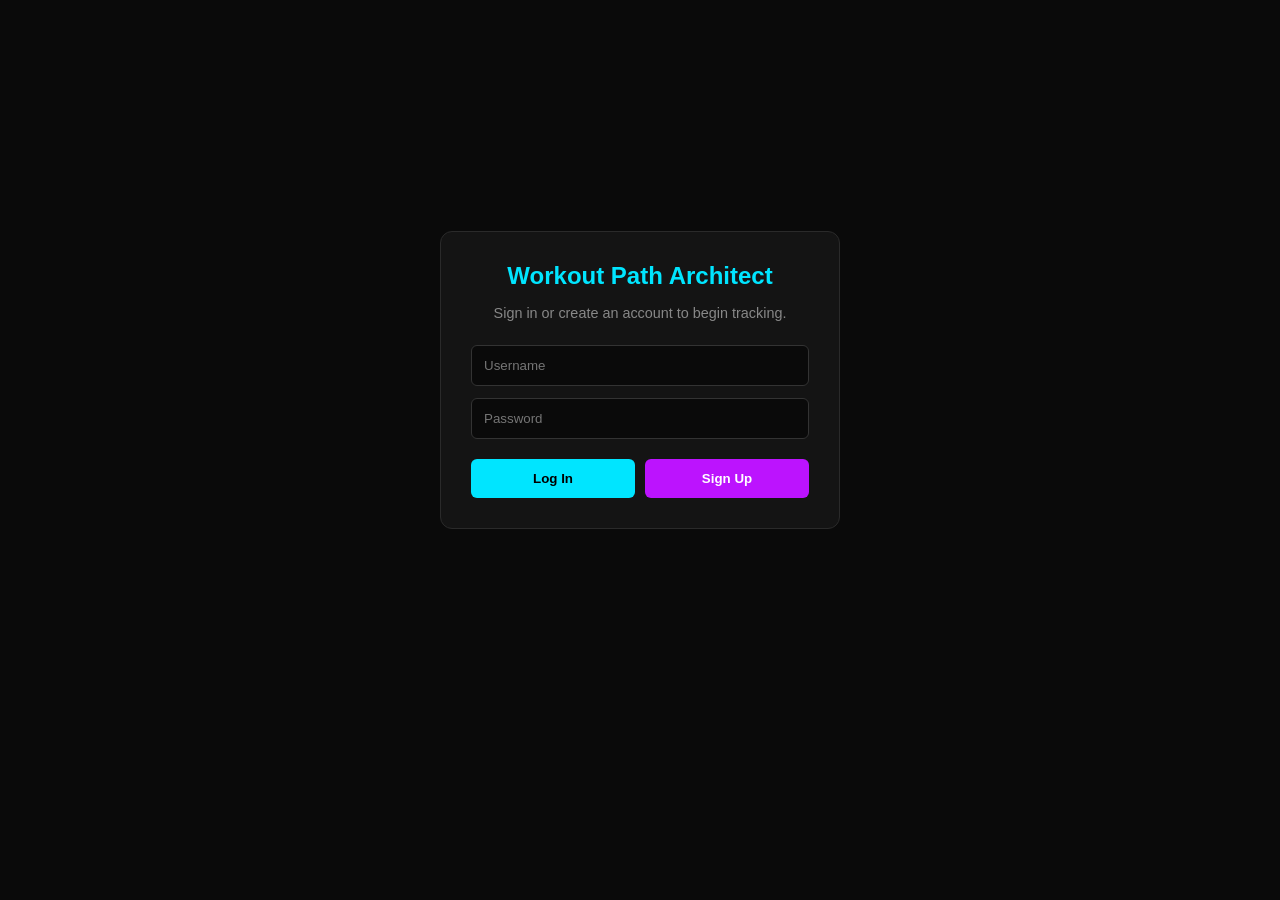
==== commit d29c2c15: "Added timer widget for rest timing" ====
--- a/index.html
+++ b/index.html
@@ -3,145 +3,153 @@
 <head>
     <meta charset="UTF-8">
     <meta name="viewport" content="width=device-width, initial-scale=1.0">
-    <title>Dynamic Fitness Path Architect</title>
-    <link rel="stylesheet" href="style.css">
+    <title>Workout Path Architect</title>
     <style>
-        /* Ensures containers stack down the page naturally */
+        * {
+            box-sizing: border-box;
+            font-family: 'Segoe UI', Tahoma, Geneva, Verdana, sans-serif;
+        }
         body {
+            background-color: #0a0a0a;
+            color: #eeeeee;
+            margin: 0;
+            padding: 20px;
             display: flex;
-            flex-direction: column;
-            align-items: center;
+            justify-content: center;
+        }
+        .main-wrapper {
             width: 100%;
-            margin: 0;
-            padding: 20px 0;
-            box-sizing: border-box;
+            max-width: 700px;
         }
-        .container {
-            width: 90%;
-            max-width: 900px;
-            margin: 20px auto !important;
-            display: block !important;
-            clear: both;
+        .card-btn {
+            background: #141414;
+            border: 1px solid #222;
+            color: #fff;
+            padding: 12px 16px;
+            border-radius: 8px;
+            cursor: pointer;
+            transition: border 0.2s, background 0.2s;
         }
-        header {
-            width: 90%;
-            max-width: 900px;
-            text-align: left;
-            margin-bottom: 20px;
+        .card-btn:hover {
+            background: #1e1e1e;
         }
-        /* Auth Screen Styling */
-        #auth-screen {
-            position: fixed;
-            top: 0; left: 0; width: 100%; height: 100%;
-            background: #0d0d0d; z-index: 9999;
-            display: flex; justify-content: center; align-items: center;
+        input, select {
+            outline: none;
         }
-        .auth-card {
-            background: #141414; border: 1px solid #222; border-radius: 12px;
-            padding: 40px; width: 100%; max-width: 400px; text-align: center;
-        }
-        .auth-input {
-            width: 100%; padding: 12px; margin: 10px 0; background: #1e1e1e;
-            color: #fff; border: 1px solid #333; border-radius: 6px; box-sizing: border-box;
+        button:hover {
+            opacity: 0.9;
         }
     </style>
 </head>
-<body onload="initializePage()">
+<body>
 
-    <div id="auth-screen">
-        <div class="auth-card">
-            <h1 style="color: #bc13fe; margin-bottom: 5px;">Path Architect</h1>
-            <p style="color: #888; margin-bottom: 25px;">Secure Access Portal</p>
-            <input type="text" id="auth-user" class="auth-input" placeholder="Username">
-            <input type="password" id="auth-pass" class="auth-input" placeholder="Password">
-            <button class="submit-btn" onclick="handleAuth('login')">Log In 🔑</button>
-            <button class="submit-btn" onclick="handleAuth('signup')" style="background:#222!important; border-color:#333!important; margin-top:10px;">Create Secure Account 🆕</button>
+<div class="main-wrapper">
+
+    <!-- ================= AUTHENTICATION SCREEN ================= -->
+    <div id="auth-screen" style="display:flex; flex-direction:column; align-items:center; justify-content:center; min-height:80vh;">
+        <div style="background:#141414; border:1px solid #2a2a2a; border-radius:12px; padding:30px; width:100%; max-width:400px; text-align:center;">
+            <h2 style="color:#00e5ff; margin-top:0; margin-bottom:8px;">Workout Path Architect</h2>
+            <p style="color:#888; font-size:0.9rem; margin-bottom:24px;">Sign in or create an account to begin tracking.</p>
+
+            <input type="text" id="auth-user" placeholder="Username" style="width:100%; padding:12px; background:#0a0a0a; color:#fff; border:1px solid #333; border-radius:6px; margin-bottom:12px;">
+            <input type="password" id="auth-pass" placeholder="Password" style="width:100%; padding:12px; background:#0a0a0a; color:#fff; border:1px solid #333; border-radius:6px; margin-bottom:20px;">
+
+            <div style="display:flex; gap:10px;">
+                <button onclick="handleAuth('login')" style="flex:1; padding:12px; background:#00e5ff; color:#000; border:none; border-radius:6px; font-weight:bold; cursor:pointer;">Log In</button>
+                <button onclick="handleAuth('signup')" style="flex:1; padding:12px; background:#bc13fe; color:#fff; border:none; border-radius:6px; font-weight:bold; cursor:pointer;">Sign Up</button>
+            </div>
         </div>
     </div>
 
-    <div id="app-content" style="display: none; width: 100%;">
-        <center>
-            <header>
-                <div style="display: flex; justify-content: space-between; align-items: center;">
-                    <h1>Custom Fitness Path Architect</h1>
-                    <button class="submit-btn" onclick="logout()" style="width:auto; padding: 8px 16px; background:#ff4a4a!important; border-color:#ff4a4a!important;">Sign Out 🚪</button>
+    <!-- ================= MAIN APP CONTENT ================= -->
+    <div id="app-content" style="display:none;">
+
+        <!-- Header / Profile Bar -->
+        <div style="display:flex; justify-content:space-between; align-items:center; border-bottom:1px solid #222; padding-bottom:15px; margin-bottom:20px;">
+            <div>
+                <h2 style="margin:0; color:#fff;">Welcome, <span id="welcome-username" style="color:#00e5ff;">User</span></h2>
+                <div id="streak-container" style="display:none; font-size:0.85rem; color:#ff9100; margin-top:4px;">
+                    🔥 Streak: <strong id="streak-count-value">0</strong> Days Active
                 </div>
-                <p>Welcome back, <span id="welcome-username" style="color: #bc13fe; font-weight: bold;">User</span>! Customize your training grid below.</p>
-            </header>
+            </div>
+            <button onclick="logout()" style="background:#222; color:#ff4444; border:1px solid #444; padding:8px 14px; border-radius:6px; cursor:pointer;">Log Out</button>
+        </div>
 
-            <div class="container">
-                <h2>Step 1: Choose Your Physique Archetype</h2>
-                <div class="selection-grid">
-                    <button class="card-btn" onclick="selectOption('physique', 'bodybuilder', this)">
-                        <h3>Bodybuilder</h3>
-                        <p>Maximize raw hypertrophy and muscular proportion metrics.</p>
-                    </button>
-                    <button class="card-btn" onclick="selectOption('physique', 'athlete', this)">
-                        <h3>Athlete</h3>
-                        <p>Optimize acceleration, reactive power, and functional balance.</p>
-                    </button>
-                    <button class="card-btn" onclick="selectOption('physique', 'strongman', this)">
-                        <h3>Strongman</h3>
-                        <p>Develop maximum absolute compound force and core stability.</p>
-                    </button>
+        <!-- Step 1: Physique Selection -->
+        <div style="margin-bottom:25px;">
+            <h3 style="color:#bc13fe; margin-bottom:10px;">1. Select Physique Archetype</h3>
+            <div style="display:grid; grid-template-columns: repeat(auto-fit, minmax(180px, 1fr)); gap:10px;">
+                <button class="card-btn" onclick="selectOption('physique', 'bodybuilder', this)">💪 Bodybuilder</button>
+                <button class="card-btn" onclick="selectOption('physique', 'athlete', this)">⚡ Athlete</button>
+                <button class="card-btn" onclick="selectOption('physique', 'strongman', this)">🏋️ Strongman</button>
+            </div>
+        </div>
+
+        <!-- Step 2: Equipment Selection -->
+        <div style="margin-bottom:25px;">
+            <h3 style="color:#bc13fe; margin-bottom:10px;">2. Environmental Availability</h3>
+            <div style="display:grid; grid-template-columns: repeat(auto-fit, minmax(180px, 1fr)); gap:10px;">
+                <button class="card-btn" onclick="selectOption('equipment', 'Full Gym', this)">🏋️‍♂️ Full Gym</button>
+                <button class="card-btn" onclick="selectOption('equipment', 'Dumbbells Only', this)">🪜 Dumbbells Only</button>
+                <button class="card-btn" onclick="selectOption('equipment', 'Bodyweight Only', this)">🧘 Bodyweight Only</button>
+            </div>
+        </div>
+
+        <!-- Step 3: Routine Parameters -->
+        <div style="margin-bottom:25px; background:#141414; border:1px solid #222; padding:15px; border-radius:8px;">
+            <h3 style="color:#00e5ff; margin-top:0; margin-bottom:15px;">3. Program Parameters</h3>
+            <div style="display:flex; gap:15px; flex-wrap:wrap;">
+                <div style="flex:1; min-width:140px;">
+                    <label style="display:block; color:#aaa; font-size:0.85rem; margin-bottom:5px;">Days Per Week</label>
+                    <input type="number" id="input-days" value="4" min="1" max="7" style="width:100%; padding:10px; background:#0a0a0a; color:#fff; border:1px solid #333; border-radius:4px;">
+                </div>
+                <div style="flex:1; min-width:140px;">
+                    <label style="display:block; color:#aaa; font-size:0.85rem; margin-bottom:5px;">Session Duration (mins)</label>
+                    <input type="number" id="input-duration" value="60" min="15" max="180" style="width:100%; padding:10px; background:#0a0a0a; color:#fff; border:1px solid #333; border-radius:4px;">
+                </div>
+            </div>
+        </div>
+
+        <!-- Generate Action -->
+        <button onclick="generateWorkout()" style="width:100%; padding:15px; background:linear-gradient(90deg, #00e5ff, #bc13fe); color:#000; font-weight:bold; font-size:1.1rem; border:none; border-radius:8px; cursor:pointer; margin-bottom:30px;">
+            Generate Tracker Dashboard
+        </button>
+
+        <!-- Active Tracker Dashboard Container -->
+        <div id="tracker-container" style="display:none; margin-bottom:30px;">
+
+            <!-- Rest Timer Widget -->
+            <div id="rest-timer-box" style="background:#141414; border:1px solid #333; padding:10px 15px; border-radius:8px; display:flex; align-items:center; justify-content:space-between; margin-bottom:15px;">
+                <span style="color:#aaa;">⏱️ Rest Timer: <strong id="timer-display" style="color:#00e5ff; font-size:1.2rem;">00:00</strong></span>
+                <div>
+                    <button onclick="startTimer(60)" style="background:#222; color:#00e5ff; border:1px solid #00e5ff; padding:5px 10px; border-radius:4px; cursor:pointer;">+60s</button>
+                    <button onclick="startTimer(90)" style="background:#222; color:#bc13fe; border:1px solid #bc13fe; padding:5px 10px; border-radius:4px; cursor:pointer; margin-left:5px;">+90s</button>
+                    <button onclick="stopTimer()" style="background:#222; color:#ff4444; border:1px solid #ff4444; padding:5px 10px; border-radius:4px; cursor:pointer; margin-left:5px;">Stop</button>
                 </div>
             </div>
 
-            <div class="container">
-                <h2>Step 2: Define Environmental Availability</h2>
-                <div class="selection-grid">
-                    <button class="card-btn" onclick="selectOption('equipment', 'Full Gym', this)">
-                        <h3>Full Gym</h3>
-                        <p>Unrestricted access to platforms, functional racks, and cable systems.</p>
-                    </button>
-                    <button class="card-btn" onclick="selectOption('equipment', 'Dumbbells Only', this)">
-                        <h3>Dumbbells Only</h3>
-                        <p>Modified home tracking using purely unilateral training movements.</p>
-                    </button>
-                    <button class="card-btn" onclick="selectOption('equipment', 'Bodyweight Only', this)">
-                        <h3>Bodyweight Only</h3>
-                        <p>Pure mechanical resistance using body weight mechanics.</p>
-                    </button>
-                </div>
+            <div id="exercise-cards-target"></div>
+
+            <button onclick="saveActiveLog()" style="width:100%; padding:12px; background:#00ff87; color:#000; font-weight:bold; border:none; border-radius:6px; cursor:pointer; margin-top:10px;">
+                💾 Save & Log Workout
+            </button>
+        </div>
+
+        <!-- Workout Ledger / History -->
+        <div style="background:#141414; border:1px solid #222; border-radius:8px; padding:20px;">
+            <h3 style="color:#00e5ff; margin-top:0;">📋 Recent Workout History</h3>
+            <div id="ledger-error-box" style="display:none; color:#ff4444; font-size:0.85rem; margin-bottom:10px;">
+                Could not connect to database history.
             </div>
+            <div id="history-list-target">
+                <p style="color:#888;">Loading history...</p>
+            </div>
+        </div>
 
-            <div class="container">
-                <h2>Step 3: Temporal Commitments</h2>
-                <div style="display: flex; gap: 20px; flex-wrap: wrap; margin-bottom: 20px;">
-                    <div style="flex: 1; min-width: 200px; text-align: left;">
-                        <label for="input-days" style="display:block; margin-bottom:8px; font-weight:600;">Weekly Target (Days):</label>
-                        <select id="input-days" style="width:100%; padding:12px; background:#1e1e1e; color:#fff; border:1px solid #333; border-radius:6px;">
-                            <option value="3">3 Days Per Week</option>
-                            <option value="4" selected>4 Days Per Week</option>
-                            <option value="5">5 Days Per Week</option>
-                        </select>
-                    </div>
-                    <div style="flex: 1; min-width: 200px; text-align: left;">
-                        <label for="input-duration" style="display:block; margin-bottom:8px; font-weight:600;">Session Ceiling Duration:</label>
-                        <select id="input-duration" style="width:100%; padding:12px; background:#1e1e1e; color:#fff; border:1px solid #333; border-radius:6px;">
-                            <option value="30">30 Minute Express Block</option>
-                            <option value="60" selected>60 Minute Standard Block</option>
-                            <option value="90">90 Minute Extended Volume Block</option>
-                        </select>
-                    </div>
-                </div>
-                <button class="submit-btn" onclick="generateWorkout()">Generate Tracker Dashboard ✨</button>
-            </div>
-
-            <div class="container" id="tracker-container" style="display: none;">
-                <h2>Interactive Training Session Log</h2>
-                <div id="exercise-cards-target"></div>
-                <button class="submit-btn" onclick="saveActiveLog()">Save & Log Workout 💾</button>
-            </div>
-
-            <div class="container" id="history-container">
-                <h2>Training History Ledger 📜</h2>
-                <p style="color: #888; margin-bottom: 15px;">Your session entries are systematically cataloged and bucketed by training date.</p>
-                <a href="history.html" class="submit-btn" style="display: block; text-align: center; text-decoration: none;">Open Separate History View ↗</a>
-            </div>
-        </center>
     </div>
 
-    <script src="app.js"></script>
+</div>
+
+<script src="app.js"></script>
 </body>
 </html>
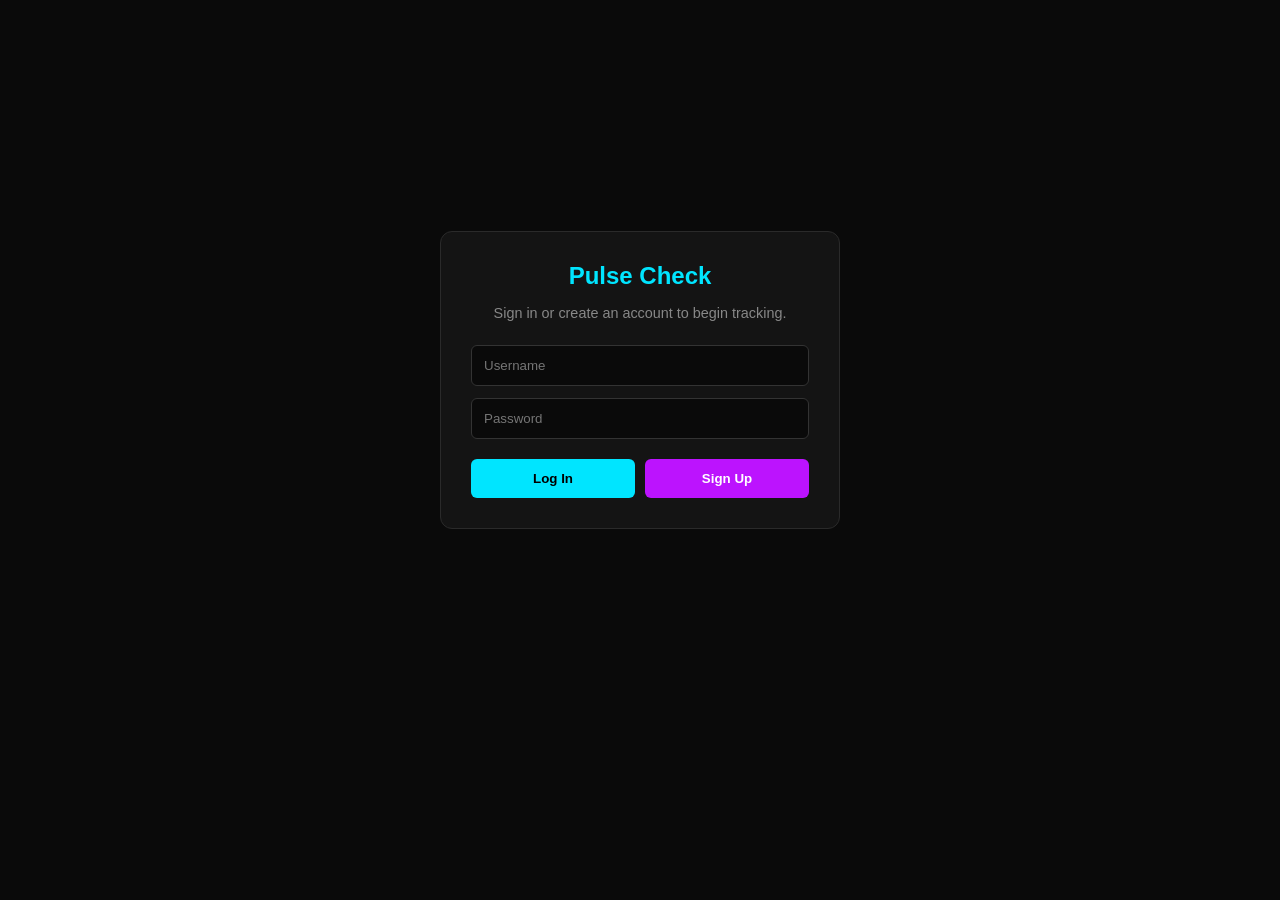
==== commit 0e45809a: "Changed label to Pulse Check" ====
--- a/index.html
+++ b/index.html
@@ -3,7 +3,7 @@
 <head>
     <meta charset="UTF-8">
     <meta name="viewport" content="width=device-width, initial-scale=1.0">
-    <title>Workout Path Architect</title>
+    <title>Pulse Check</title>
     <style>
         * {
             box-sizing: border-box;
@@ -48,7 +48,7 @@
     <!-- ================= AUTHENTICATION SCREEN ================= -->
     <div id="auth-screen" style="display:flex; flex-direction:column; align-items:center; justify-content:center; min-height:80vh;">
         <div style="background:#141414; border:1px solid #2a2a2a; border-radius:12px; padding:30px; width:100%; max-width:400px; text-align:center;">
-            <h2 style="color:#00e5ff; margin-top:0; margin-bottom:8px;">Workout Path Architect</h2>
+            <h2 style="color:#00e5ff; margin-top:0; margin-bottom:8px;">Pulse Check</h2>
             <p style="color:#888; font-size:0.9rem; margin-bottom:24px;">Sign in or create an account to begin tracking.</p>
 
             <input type="text" id="auth-user" placeholder="Username" style="width:100%; padding:12px; background:#0a0a0a; color:#fff; border:1px solid #333; border-radius:6px; margin-bottom:12px;">
@@ -73,6 +73,16 @@
                 </div>
             </div>
             <button onclick="logout()" style="background:#222; color:#ff4444; border:1px solid #444; padding:8px 14px; border-radius:6px; cursor:pointer;">Log Out</button>
+        </div>
+
+        <!-- ALWAYS-VISIBLE REST TIMER WIDGET -->
+        <div id="rest-timer-box" style="background:#141414; border:1px solid #333; padding:12px 18px; border-radius:8px; display:flex; align-items:center; justify-content:space-between; margin-bottom:25px;">
+            <span style="color:#aaa;">⏱️ Rest Timer: <strong id="timer-display" style="color:#00e5ff; font-size:1.3rem; margin-left:6px;">00:00</strong></span>
+            <div>
+                <button onclick="startTimer(60)" style="background:#222; color:#00e5ff; border:1px solid #00e5ff; padding:6px 12px; border-radius:4px; cursor:pointer; font-weight:bold;">+60s</button>
+                <button onclick="startTimer(90)" style="background:#222; color:#bc13fe; border:1px solid #bc13fe; padding:6px 12px; border-radius:4px; cursor:pointer; margin-left:5px; font-weight:bold;">+90s</button>
+                <button onclick="stopTimer()" style="background:#222; color:#ff4444; border:1px solid #ff4444; padding:6px 12px; border-radius:4px; cursor:pointer; margin-left:5px;">Stop</button>
+            </div>
         </div>
 
         <!-- Step 1: Physique Selection -->
@@ -117,17 +127,6 @@
 
         <!-- Active Tracker Dashboard Container -->
         <div id="tracker-container" style="display:none; margin-bottom:30px;">
-
-            <!-- Rest Timer Widget -->
-            <div id="rest-timer-box" style="background:#141414; border:1px solid #333; padding:10px 15px; border-radius:8px; display:flex; align-items:center; justify-content:space-between; margin-bottom:15px;">
-                <span style="color:#aaa;">⏱️ Rest Timer: <strong id="timer-display" style="color:#00e5ff; font-size:1.2rem;">00:00</strong></span>
-                <div>
-                    <button onclick="startTimer(60)" style="background:#222; color:#00e5ff; border:1px solid #00e5ff; padding:5px 10px; border-radius:4px; cursor:pointer;">+60s</button>
-                    <button onclick="startTimer(90)" style="background:#222; color:#bc13fe; border:1px solid #bc13fe; padding:5px 10px; border-radius:4px; cursor:pointer; margin-left:5px;">+90s</button>
-                    <button onclick="stopTimer()" style="background:#222; color:#ff4444; border:1px solid #ff4444; padding:5px 10px; border-radius:4px; cursor:pointer; margin-left:5px;">Stop</button>
-                </div>
-            </div>
-
             <div id="exercise-cards-target"></div>
 
             <button onclick="saveActiveLog()" style="width:100%; padding:12px; background:#00ff87; color:#000; font-weight:bold; border:none; border-radius:6px; cursor:pointer; margin-top:10px;">
